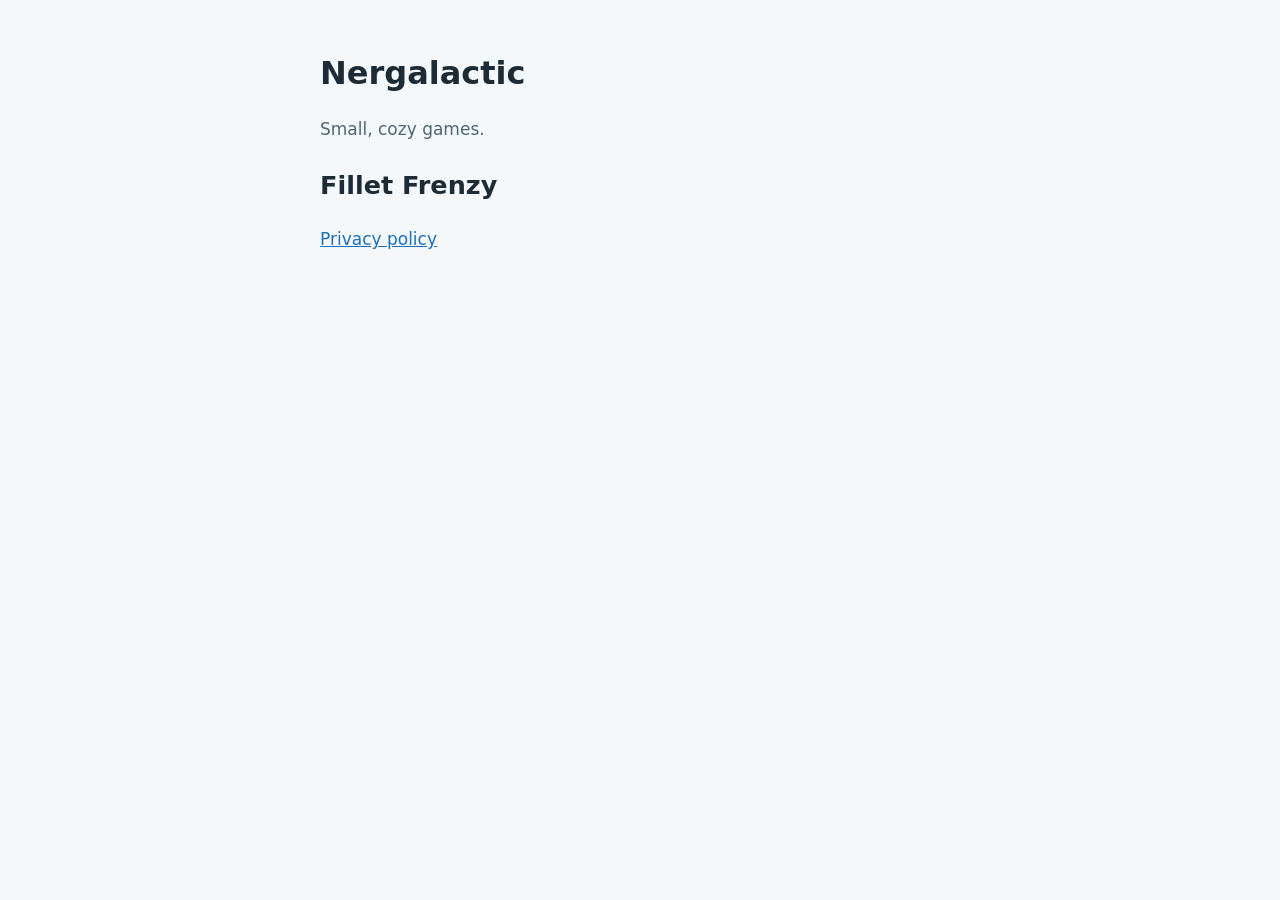
==== index.html @ b7457f7f "Nergalactic site: home page and the Fillet Frenzy privacy policy The privacy policy lives at /fillet" ====
<!doctype html>
<html lang="en">
<head>
<meta charset="utf-8">
<meta name="viewport" content="width=device-width, initial-scale=1">
<title>Nergalactic</title>
<style>
  :root { --bg: #f4f8fa; --fg: #1d2b36; --muted: #4f6676; --link: #1d70b8; }
  @media (prefers-color-scheme: dark) { :root { --bg: #0f2230; --fg: #eef4f6; --muted: #a9c0cc; --link: #8fd0ff; } }
  body { background: var(--bg); color: var(--fg); font: 17px/1.6 system-ui, -apple-system, "Segoe UI", sans-serif; margin: 0; padding: 48px 16px; }
  main { max-width: 640px; margin: 0 auto; }
  h1 { margin: 0 0 8px; font-size: 2rem; }
  p { color: var(--muted); }
  a { color: var(--link); }
</style>
</head>
<body>
<main>
<h1>Nergalactic</h1>
<p>Small, cozy games.</p>
<h2>Fillet Frenzy</h2>
<p><a href="fillet-frenzy/privacy.html">Privacy policy</a></p>
</main>
</body>
</html>
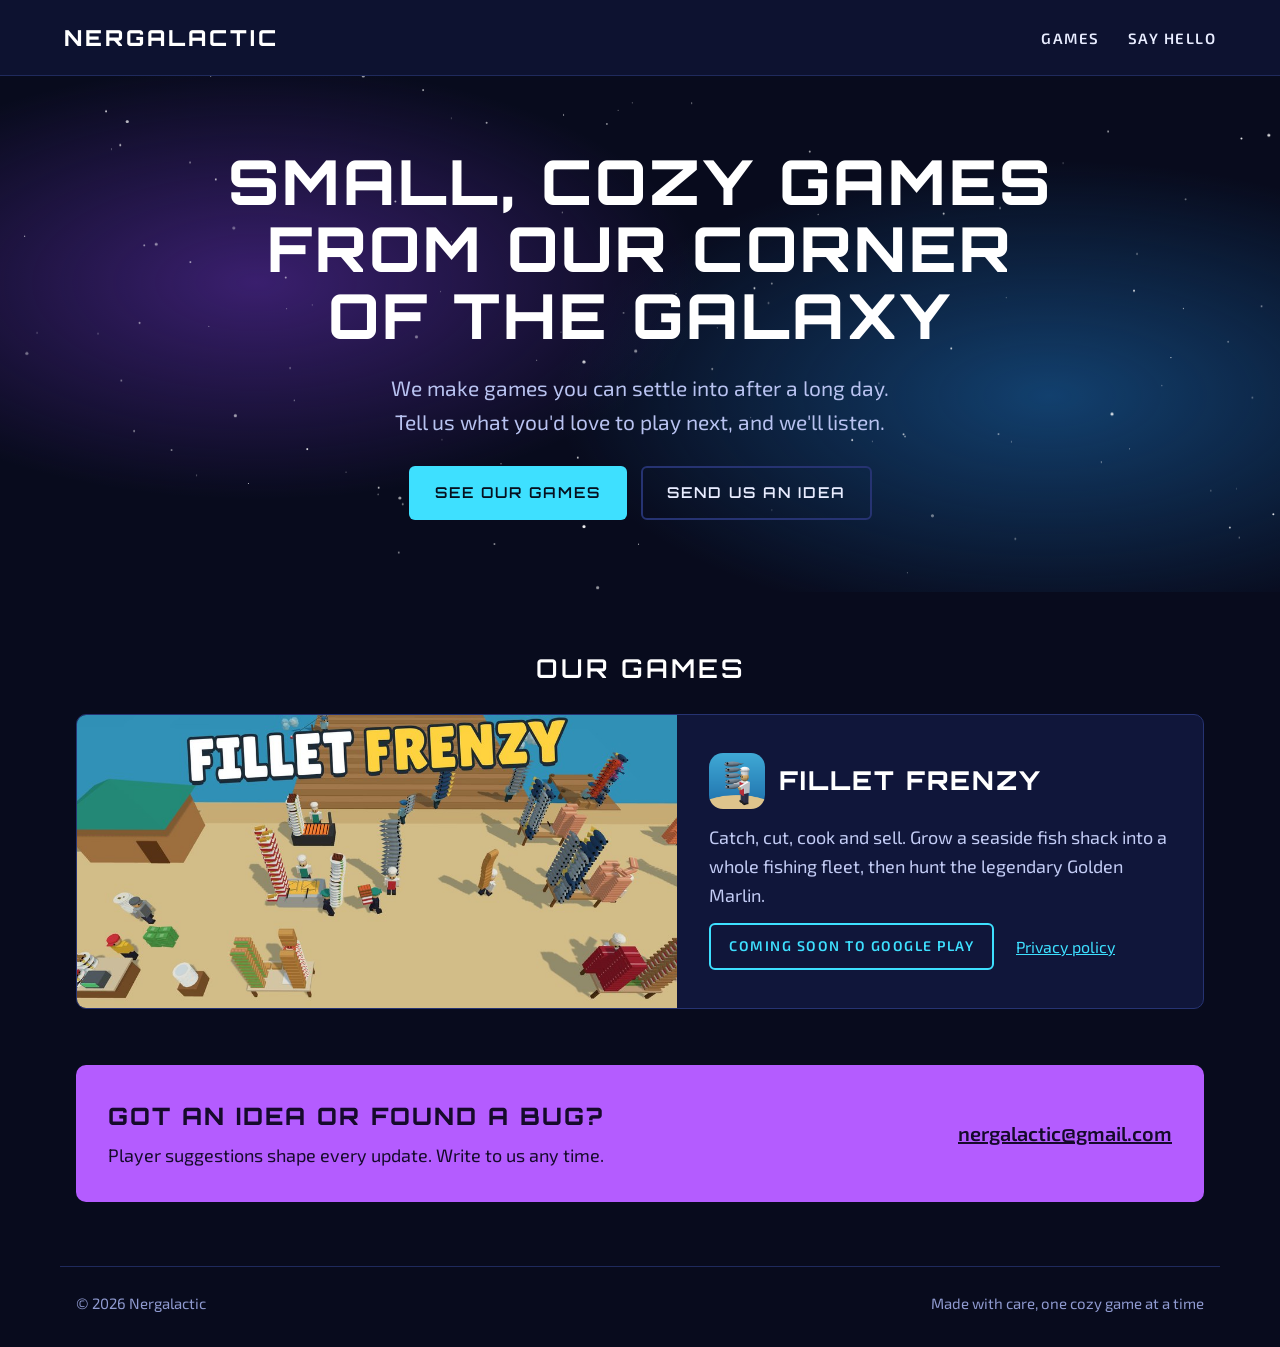
==== commit 927a443b: "Nergalactic site: galaxy look with cozy words Home page in the nergalactic.com spirit: deep space wi" ====
--- a/index.html
+++ b/index.html
@@ -4,22 +4,90 @@
 <meta charset="utf-8">
 <meta name="viewport" content="width=device-width, initial-scale=1">
 <title>Nergalactic</title>
-<style>
-  :root { --bg: #f4f8fa; --fg: #1d2b36; --muted: #4f6676; --link: #1d70b8; }
-  @media (prefers-color-scheme: dark) { :root { --bg: #0f2230; --fg: #eef4f6; --muted: #a9c0cc; --link: #8fd0ff; } }
-  body { background: var(--bg); color: var(--fg); font: 17px/1.6 system-ui, -apple-system, "Segoe UI", sans-serif; margin: 0; padding: 48px 16px; }
-  main { max-width: 640px; margin: 0 auto; }
-  h1 { margin: 0 0 8px; font-size: 2rem; }
-  p { color: var(--muted); }
-  a { color: var(--link); }
-</style>
+<meta name="description" content="Small, cozy games from our corner of the galaxy.">
+<link rel="preconnect" href="https://fonts.googleapis.com">
+<link rel="preconnect" href="https://fonts.gstatic.com" crossorigin>
+<link rel="stylesheet" href="https://fonts.googleapis.com/css2?family=Orbitron:wght@600;800&family=Exo+2:wght@400;600&display=swap">
+<link rel="stylesheet" href="site.css">
 </head>
 <body>
+<header class="bar">
+  <a class="logo" href="./">NERGALACTIC</a>
+  <nav>
+    <a href="#games">GAMES</a>
+    <a href="#hello">SAY HELLO</a>
+  </nav>
+</header>
+
 <main>
-<h1>Nergalactic</h1>
-<p>Small, cozy games.</p>
-<h2>Fillet Frenzy</h2>
-<p><a href="fillet-frenzy/privacy.html">Privacy policy</a></p>
+  <section class="hero">
+    <canvas id="stars" aria-hidden="true"></canvas>
+    <div class="hero-text">
+      <h1>SMALL, COZY GAMES FROM OUR CORNER OF THE GALAXY</h1>
+      <p>We make games you can settle into after a long day. Tell us what you'd love to play next, and we'll listen.</p>
+      <div class="actions">
+        <a class="btn" href="#games">SEE OUR GAMES</a>
+        <a class="btn ghost" href="#hello">SEND US AN IDEA</a>
+      </div>
+    </div>
+  </section>
+
+  <section id="games" class="wrap">
+    <h2>OUR GAMES</h2>
+    <article class="game">
+      <img src="img/fillet-frenzy.jpg" alt="Fillet Frenzy: a busy seaside fish shack with chefs and stacks of fish" width="1024" height="500">
+      <div class="game-text">
+        <div class="game-title">
+          <img src="img/fillet-frenzy-icon.png" alt="" width="56" height="56">
+          <h3>FILLET FRENZY</h3>
+        </div>
+        <p>Catch, cut, cook and sell. Grow a seaside fish shack into a whole fishing fleet, then hunt the legendary Golden Marlin.</p>
+        <div class="game-links">
+          <span class="soon">COMING SOON TO GOOGLE PLAY</span>
+          <a href="fillet-frenzy/privacy.html">Privacy policy</a>
+        </div>
+      </div>
+    </article>
+  </section>
+
+  <section id="hello" class="wrap">
+    <div class="hello">
+      <div>
+        <h2>GOT AN IDEA OR FOUND A BUG?</h2>
+        <p>Player suggestions shape every update. Write to us any time.</p>
+      </div>
+      <a class="mail" href="mailto:nergalactic@gmail.com">nergalactic@gmail.com</a>
+    </div>
+  </section>
 </main>
+
+<footer class="foot">
+  <span>© 2026 Nergalactic</span>
+  <span>Made with care, one cozy game at a time</span>
+</footer>
+
+<script>
+// A quiet starfield behind the hero: drawn once, no animation
+(function () {
+  const c = document.getElementById('stars');
+  const ctx = c.getContext('2d');
+  function draw() {
+    const r = c.getBoundingClientRect(), d = window.devicePixelRatio || 1;
+    c.width = r.width * d; c.height = r.height * d;
+    ctx.scale(d, d);
+    let seed = 7;
+    const rnd = () => { seed = (seed * 9301 + 49297) % 233280; return seed / 233280; };
+    const n = Math.round(r.width * r.height / 6000);
+    for (let i = 0; i < n; i++) {
+      const s = rnd() < 0.12 ? 1.6 : rnd() < 0.5 ? 1 : 0.6;
+      ctx.globalAlpha = 0.35 + rnd() * 0.6;
+      ctx.fillStyle = '#ffffff';
+      ctx.beginPath(); ctx.arc(rnd() * r.width, rnd() * r.height, s, 0, Math.PI * 2); ctx.fill();
+    }
+  }
+  draw();
+  let t; addEventListener('resize', () => { clearTimeout(t); t = setTimeout(draw, 150); });
+})();
+</script>
 </body>
 </html>
--- a/site.css
+++ b/site.css
@@ -0,0 +1,62 @@
+/* Nergalactic: deep space, nebula glow, bold all-caps headings, cozy words */
+:root {
+  --space: #080b1d;
+  --panel: #10163a;
+  --bar: #0d1230;
+  --line: #263372;
+  --star: #e8ecff;
+  --muted: #b8c2f0;
+  --cyan: #3ee0ff;
+  --violet: #b45cff;
+  --display: 'Orbitron', 'Exo 2', system-ui, sans-serif;
+  --body: 'Exo 2', system-ui, sans-serif;
+  color-scheme: dark;
+}
+* { box-sizing: border-box; }
+html { scroll-behavior: smooth; }
+@media (prefers-reduced-motion: reduce) { html { scroll-behavior: auto; } }
+body { margin: 0; background: var(--space); color: var(--star); font: 18px/1.6 var(--body); }
+a { color: var(--cyan); }
+a:hover { color: #9ef0ff; }
+a:focus-visible { outline: 3px solid var(--cyan); outline-offset: 3px; border-radius: 4px; }
+h1, h2, h3 { font-family: var(--display); color: #fff; margin: 0; text-wrap: balance; }
+
+.bar { display: flex; flex-wrap: wrap; gap: 12px 32px; align-items: center; justify-content: space-between; padding: 20px clamp(16px, 5vw, 64px); background: var(--bar); border-bottom: 1px solid #1f2a5c; }
+.logo { font-family: var(--display); font-weight: 800; font-size: 22px; letter-spacing: 3px; color: #fff; text-decoration: none; }
+.bar nav { display: flex; gap: 28px; }
+.bar nav a { color: var(--star); text-decoration: none; font-weight: 600; font-size: 15px; letter-spacing: 1.5px; }
+.bar nav a:hover { color: var(--cyan); }
+
+.hero { position: relative; min-height: 460px; display: flex; align-items: center; justify-content: center; text-align: center; padding: 72px 16px;
+  background: radial-gradient(ellipse 50% 60% at 20% 40%, #3a1f6e 0%, transparent 70%), radial-gradient(ellipse 55% 65% at 82% 62%, #12406e 0%, transparent 70%), var(--space); overflow: hidden; }
+#stars { position: absolute; inset: 0; width: 100%; height: 100%; }
+.hero-text { position: relative; max-width: 960px; display: flex; flex-direction: column; align-items: center; gap: 22px; }
+.hero h1 { font-weight: 800; font-size: clamp(32px, 5.6vw, 62px); line-height: 1.08; letter-spacing: 3px; }
+.hero p { margin: 0; font-size: clamp(18px, 2vw, 21px); color: var(--muted); max-width: 40ch; }
+.actions { display: flex; flex-wrap: wrap; gap: 14px; justify-content: center; margin-top: 6px; }
+.btn { font-family: var(--display); font-weight: 600; font-size: 15px; letter-spacing: 2px; padding: 15px 26px; border-radius: 6px; text-decoration: none; background: var(--cyan); color: #06101f; }
+.btn:hover { background: #8aecff; color: #06101f; }
+.btn.ghost { background: transparent; color: var(--star); border: 2px solid var(--line); padding: 13px 24px; }
+.btn.ghost:hover { border-color: var(--cyan); color: var(--cyan); }
+
+.wrap { max-width: 1160px; margin: 0 auto; padding: 56px 16px 0; }
+.wrap > h2 { font-weight: 600; font-size: 26px; letter-spacing: 3px; text-align: center; margin-bottom: 24px; }
+
+.game { display: flex; flex-wrap: wrap; background: var(--panel); border: 1px solid var(--line); border-radius: 10px; overflow: hidden; }
+.game > img { flex: 1 1 420px; min-width: 0; width: 100%; height: auto; max-width: 600px; object-fit: cover; display: block; }
+.game-text { flex: 1 1 320px; min-width: 0; padding: 28px 32px; display: flex; flex-direction: column; gap: 14px; justify-content: center; }
+.game-title { display: flex; align-items: center; gap: 14px; }
+.game-title img { border-radius: 14px; }
+.game h3 { font-weight: 800; font-size: 26px; letter-spacing: 2px; }
+.game p { margin: 0; color: #c3ccf5; }
+.game-links { display: flex; flex-wrap: wrap; gap: 14px 22px; align-items: center; font-size: 16px; }
+.soon { border: 2px solid var(--cyan); color: var(--cyan); font-weight: 600; font-size: 14px; letter-spacing: 1.5px; padding: 10px 18px; border-radius: 6px; }
+
+.hello { display: flex; flex-wrap: wrap; gap: 18px 32px; align-items: center; justify-content: space-between; padding: 32px; border-radius: 10px; background: var(--violet); color: #160a2b; }
+.hello h2 { color: #160a2b; font-weight: 800; font-size: 24px; letter-spacing: 2px; margin-bottom: 6px; }
+.hello p { margin: 0; }
+.mail { color: #160a2b; font-weight: 600; font-size: 20px; }
+.mail:hover { color: #000; }
+.mail:focus-visible { outline-color: #160a2b; }
+
+.foot { display: flex; flex-wrap: wrap; gap: 8px 24px; justify-content: space-between; max-width: 1160px; margin: 64px auto 0; padding: 24px 16px 32px; border-top: 1px solid #1f2a5c; color: #8f9ad0; font-size: 15px; }
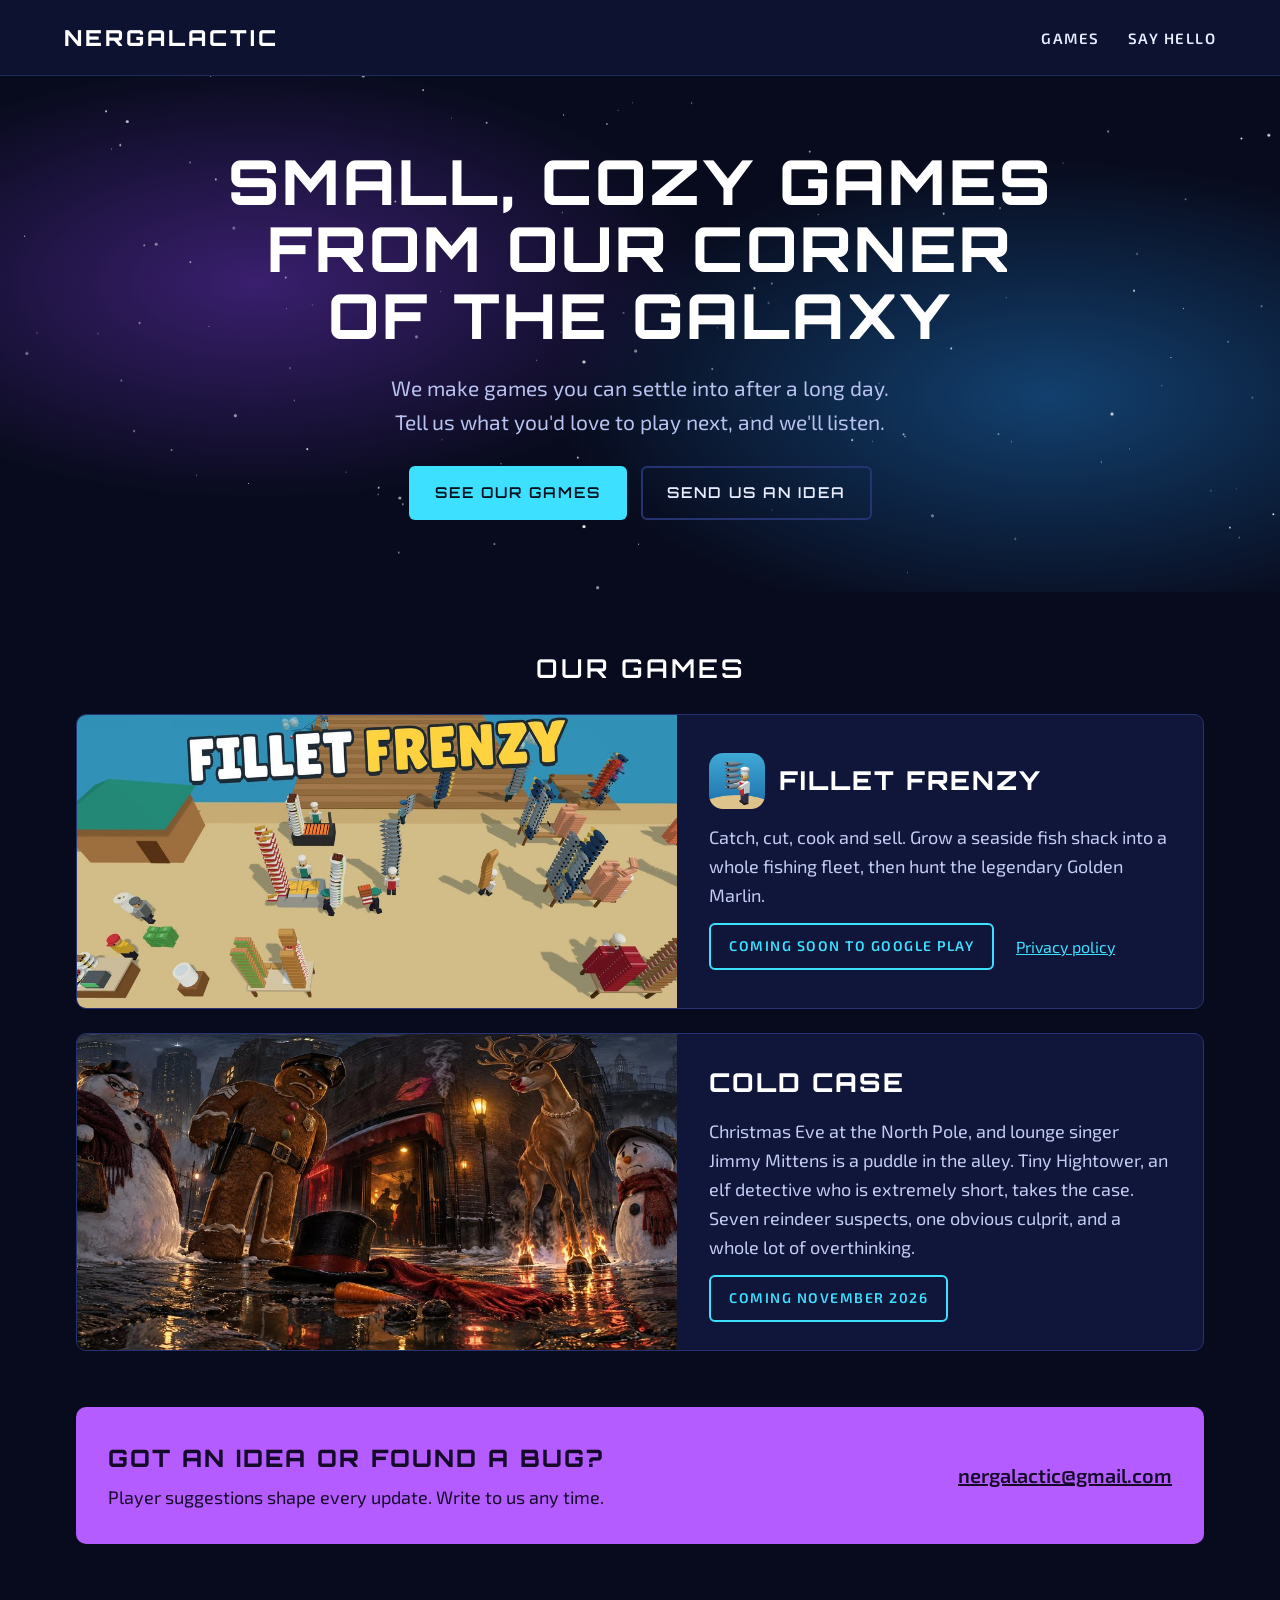
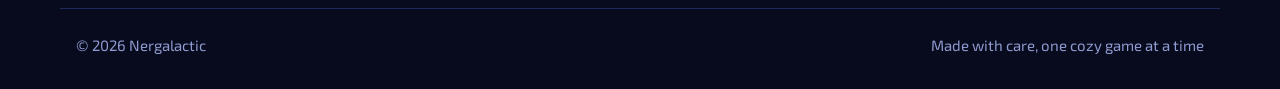
==== commit 617cc498: "Add Cold Case to Our Games A second game card: Cold Case, the North Pole noir mystery starring Tiny " ====
--- a/index.html
+++ b/index.html
@@ -48,6 +48,18 @@
         </div>
       </div>
     </article>
+    <article class="game">
+      <img src="img/cold-case.jpg" alt="Cold Case: a melted snowman's hat, scarf and carrot nose in a snowy alley, with a gingerbread cop, a reindeer with flaming hooves and two worried snowmen" width="1024" height="500" loading="lazy">
+      <div class="game-text">
+        <div class="game-title">
+          <h3>COLD CASE</h3>
+        </div>
+        <p>Christmas Eve at the North Pole, and lounge singer Jimmy Mittens is a puddle in the alley. Tiny Hightower, an elf detective who is extremely short, takes the case. Seven reindeer suspects, one obvious culprit, and a whole lot of overthinking.</p>
+        <div class="game-links">
+          <span class="soon">COMING NOVEMBER 2026</span>
+        </div>
+      </div>
+    </article>
   </section>
 
   <section id="hello" class="wrap">
--- a/site.css
+++ b/site.css
@@ -42,6 +42,7 @@
 .wrap { max-width: 1160px; margin: 0 auto; padding: 56px 16px 0; }
 .wrap > h2 { font-weight: 600; font-size: 26px; letter-spacing: 3px; text-align: center; margin-bottom: 24px; }
 
+.game + .game { margin-top: 24px; }
 .game { display: flex; flex-wrap: wrap; background: var(--panel); border: 1px solid var(--line); border-radius: 10px; overflow: hidden; }
 .game > img { flex: 1 1 420px; min-width: 0; width: 100%; height: auto; max-width: 600px; object-fit: cover; display: block; }
 .game-text { flex: 1 1 320px; min-width: 0; padding: 28px 32px; display: flex; flex-direction: column; gap: 14px; justify-content: center; }
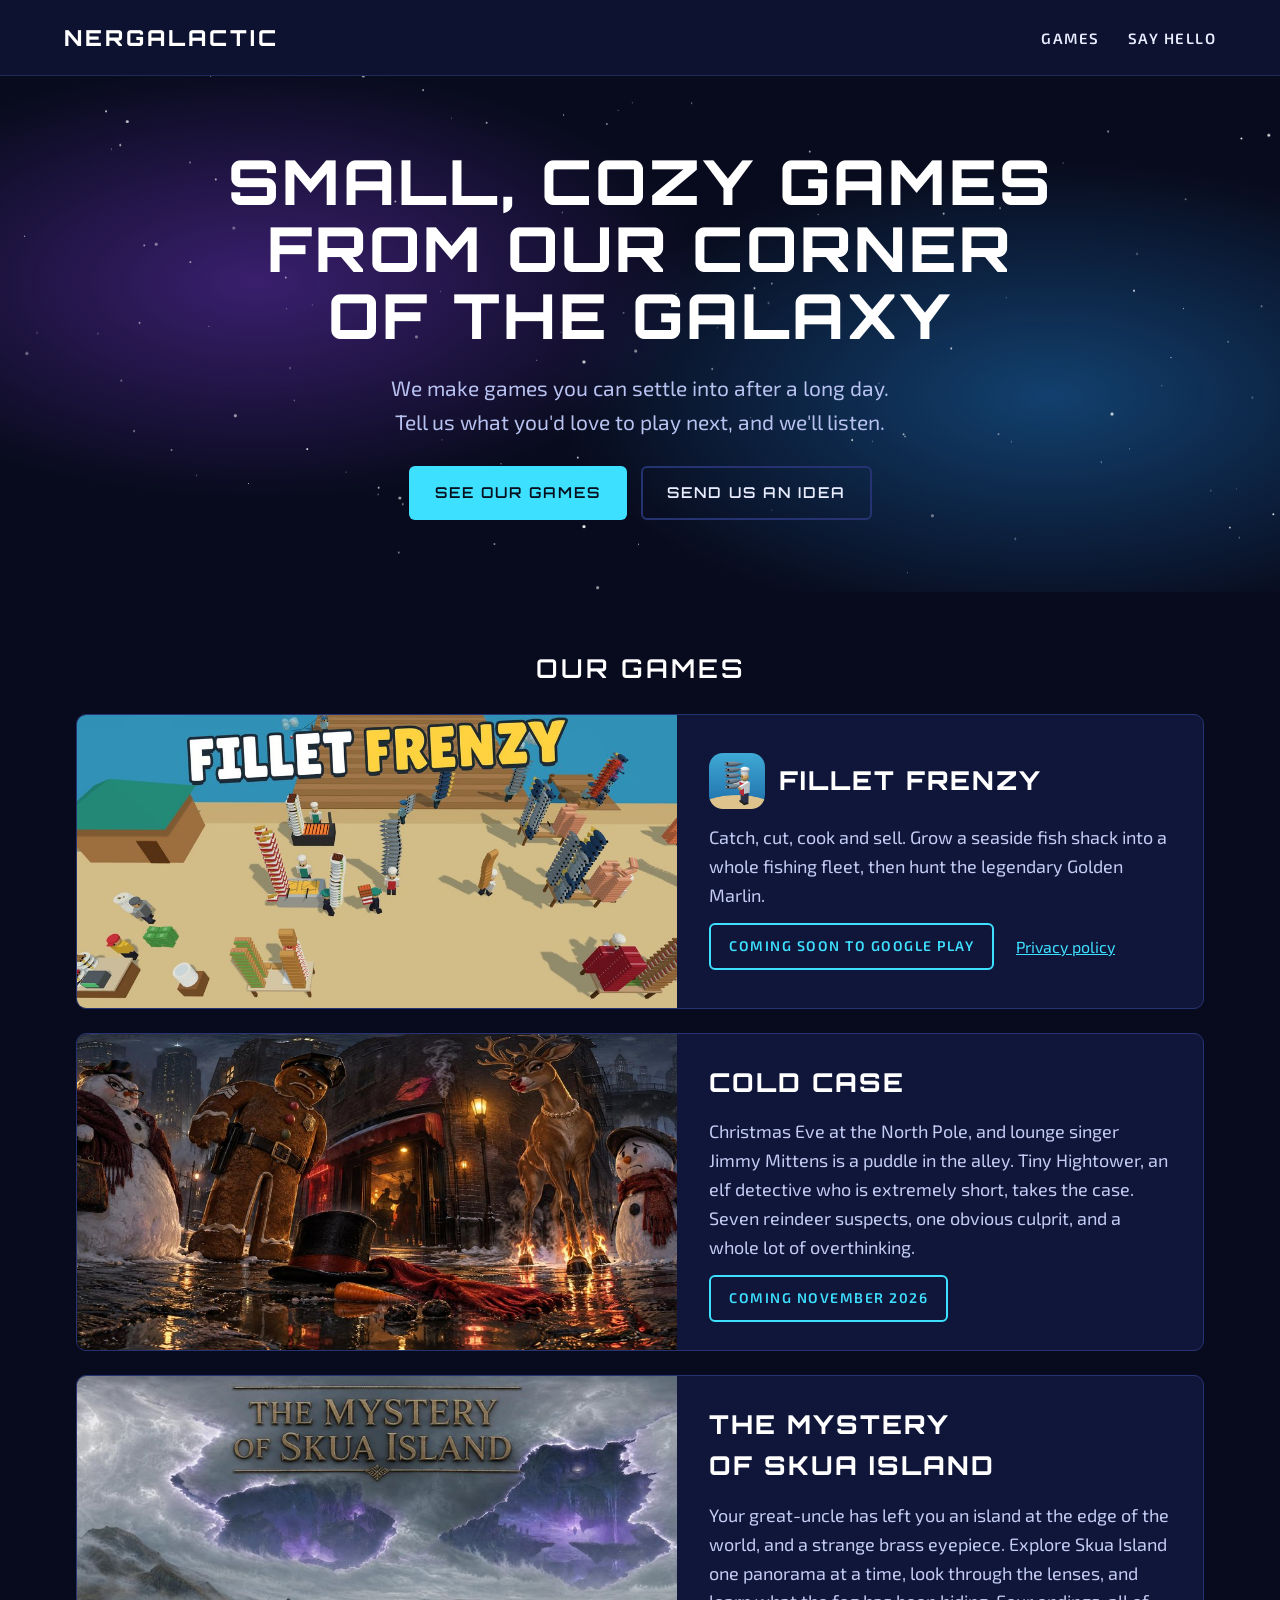
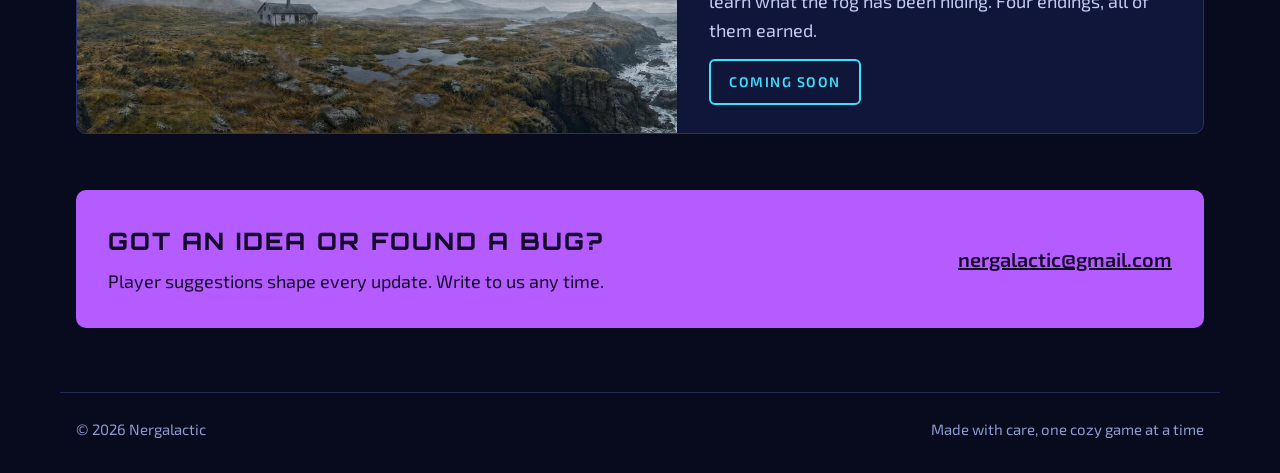
==== commit 0528fde1: "Add The Mystery of Skua Island to Our Games A third game card with the island title-card art and a C" ====
--- a/index.html
+++ b/index.html
@@ -60,6 +60,18 @@
         </div>
       </div>
     </article>
+    <article class="game">
+      <img src="img/skua-island.jpg" alt="The Mystery of Skua Island: a lone cottage on a fogbound island under a stormy sky, with glowing purple rifts torn in the clouds" width="1024" height="500" loading="lazy">
+      <div class="game-text">
+        <div class="game-title">
+          <h3>THE MYSTERY OF SKUA ISLAND</h3>
+        </div>
+        <p>Your great-uncle has left you an island at the edge of the world, and a strange brass eyepiece. Explore Skua Island one panorama at a time, look through the lenses, and learn what the fog has been hiding. Four endings, all of them earned.</p>
+        <div class="game-links">
+          <span class="soon">COMING SOON</span>
+        </div>
+      </div>
+    </article>
   </section>
 
   <section id="hello" class="wrap">
